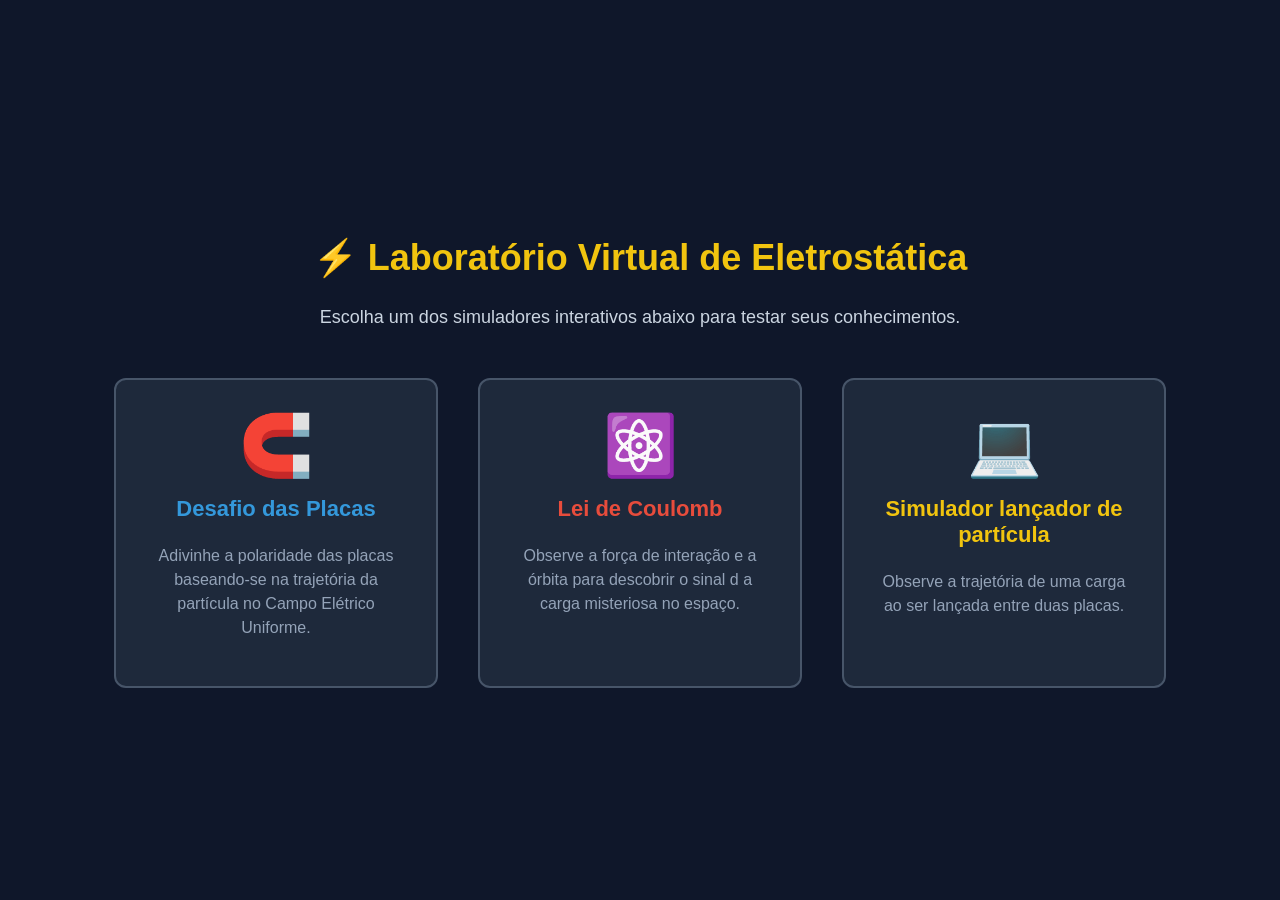
==== index.html @ 6d27b28b "Add files via upload" ====
<!DOCTYPE html>
<html lang="pt-BR">
<head>
    <meta charset="UTF-8">
    <title>Laboratório de Eletrostática</title>
    <style>
        body {
            display: flex;
            flex-direction: column;
            align-items: center;
            justify-content: center;
            min-height: 100vh;
            margin: 0;
            background-color: #0f172a;
            color: white;
            font-family: Arial, sans-serif;
        }
        .titulo {
            font-size: 36px;
            color: #f1c40f;
            margin-bottom: 10px;
            text-align: center;
        }
        .subtitulo {
            font-size: 18px;
            color: #cbd5e1;
            margin-bottom: 50px;
            text-align: center;
        }
        .menu-container {
            display: flex;
            gap: 40px;
            flex-wrap: wrap;
            justify-content: center;
        }
        .cartao-jogo {
            background-color: #1e293b;
            border: 2px solid #475569;
            border-radius: 12px;
            padding: 30px;
            width: 260px;
            text-align: center;
            text-decoration: none;
            color: white;
            transition: transform 0.3s ease, border-color 0.3s ease, box-shadow 0.3s ease;
        }
        .cartao-jogo:hover {
            transform: translateY(-10px);
            border-color: #3498db;
            box-shadow: 0 10px 20px rgba(0,0,0,0.5);
        }
        .cartao-jogo h3 {
            font-size: 22px;
            margin-top: 0;
            color: #3498db;
        }
        .cartao-jogo.jogo2 h3 {
            color: #e74c3c;
        }
        .cartao-jogo.jogo2:hover {
            border-color: #e74c3c;
        }

        .cartao-jogo.simulador h3{
            color:#f1c40f;
        }

        .cartao-jogo.simulador:hover{
            border-color:#f1c40f;
        }

        .cartao-jogo p {
            font-size: 16px;
            color: #94a3b8;
            line-height: 1.5;
        }
        .icone {
            font-size: 60px;
            margin-bottom: 15px;
        }
    </style>
</head>
<body>

    <h1 class="titulo">⚡ Laboratório Virtual de Eletrostática</h1>
    <p class="subtitulo">Escolha um dos simuladores interativos abaixo para testar seus conhecimentos.</p>

    <div class="menu-container">
        <!-- Link para o Jogo 1 -->
        <a href="jogo.html" class="cartao-jogo">
            <div class="icone">🧲</div>
            <h3>Desafio das Placas</h3>
            <p>Adivinhe a polaridade das placas baseando-se na trajetória da partícula no Campo Elétrico Uniforme.</p>
        </a>

        <!-- Link para o Jogo 2 -->
        <a href="jogo2.html" class="cartao-jogo jogo2">
            <div class="icone">⚛️</div>
            <h3>Lei de Coulomb</h3>
            <p>Observe a força de interação e a órbita para descobrir o sinal d a carga misteriosa no espaço.</p>
        </a>

        <a href="simulador.html" class="cartao-jogo simulador">
            <div class="icone">💻</div>
            <h3>Simulador lançador de partícula</h3>
            <p>Observe a trajetória de uma carga ao ser lançada entre duas placas.</p>
        </a>

    </div>

</body>
</html>
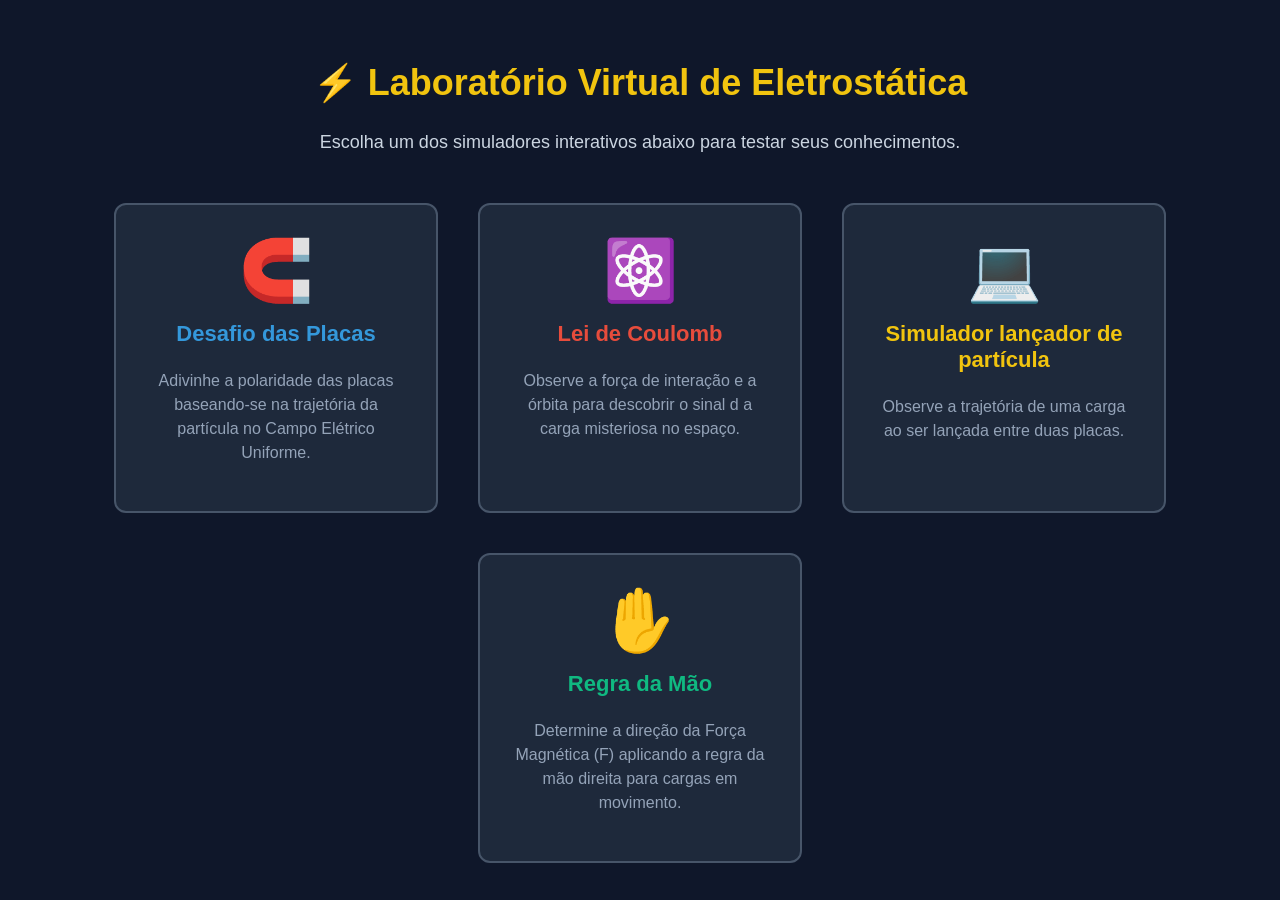
==== commit db740deb: "Add files via upload" ====
--- a/index.html
+++ b/index.html
@@ -69,6 +69,14 @@
             border-color:#f1c40f;
         }
 
+        .cartao-jogo.jogo3 h3{
+            color: #10b981;
+        }
+
+        .cartao-jogo.jogo3:hover{
+            border-color: #10b981;
+        }
+
         .cartao-jogo p {
             font-size: 16px;
             color: #94a3b8;
@@ -106,6 +114,12 @@
             <p>Observe a trajetória de uma carga ao ser lançada entre duas placas.</p>
         </a>
 
+        <a href="jogo3.html" class="cartao-jogo jogo3">
+            <div class="icone">✋</div>
+            <h3>Regra da Mão</h3>
+            <p>Determine a direção da Força Magnética (F) aplicando a regra da mão direita para cargas em movimento.</p>
+        </a>
+
     </div>
 
 </body>
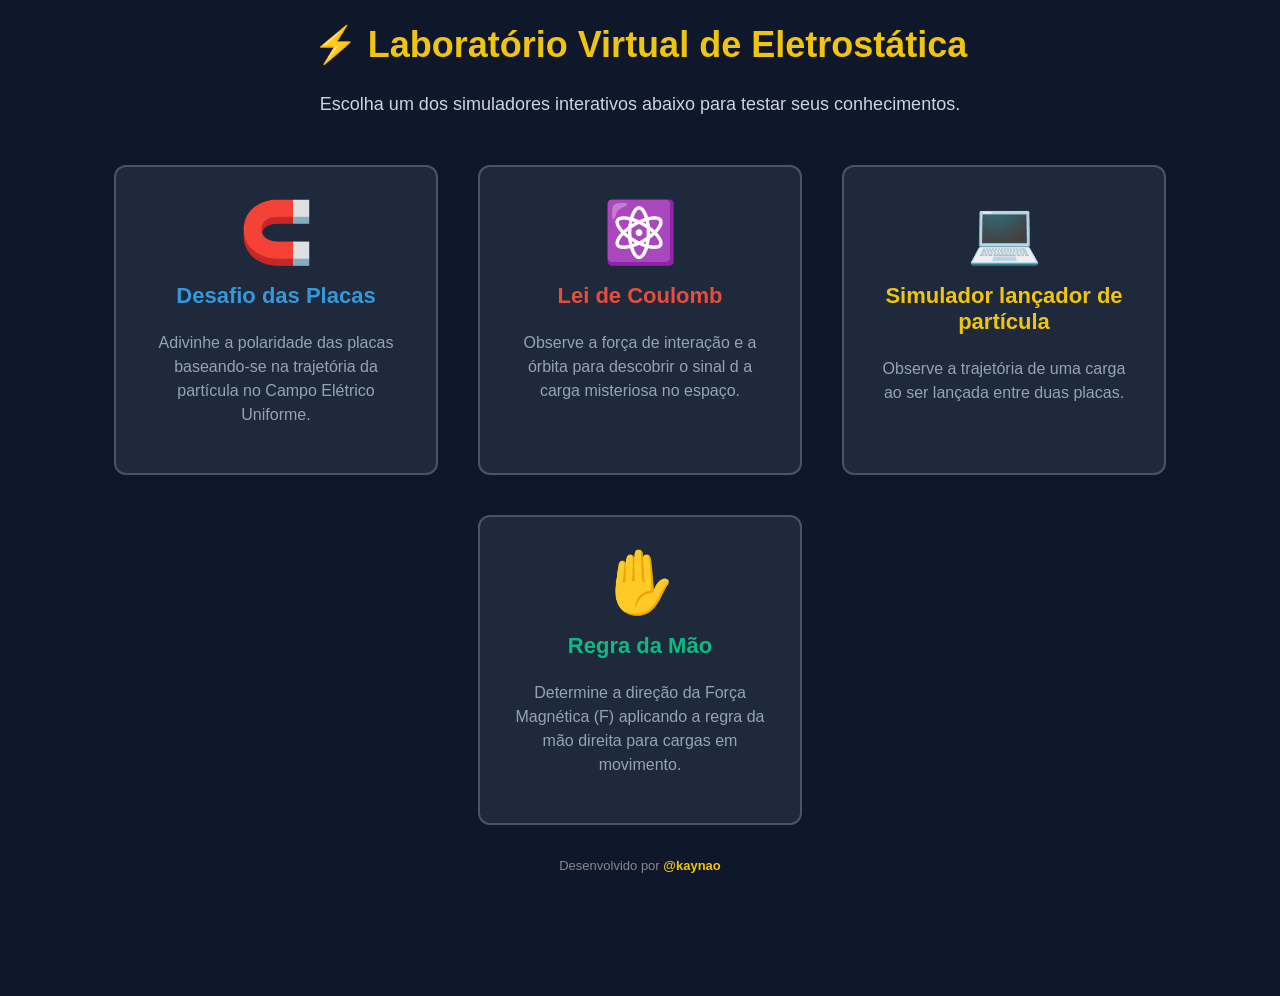
==== commit bc112d9a: "Add files via upload" ====
--- a/index.html
+++ b/index.html
@@ -3,92 +3,9 @@
 <head>
     <meta charset="UTF-8">
     <title>Laboratório de Eletrostática</title>
-    <style>
-        body {
-            display: flex;
-            flex-direction: column;
-            align-items: center;
-            justify-content: center;
-            min-height: 100vh;
-            margin: 0;
-            background-color: #0f172a;
-            color: white;
-            font-family: Arial, sans-serif;
-        }
-        .titulo {
-            font-size: 36px;
-            color: #f1c40f;
-            margin-bottom: 10px;
-            text-align: center;
-        }
-        .subtitulo {
-            font-size: 18px;
-            color: #cbd5e1;
-            margin-bottom: 50px;
-            text-align: center;
-        }
-        .menu-container {
-            display: flex;
-            gap: 40px;
-            flex-wrap: wrap;
-            justify-content: center;
-        }
-        .cartao-jogo {
-            background-color: #1e293b;
-            border: 2px solid #475569;
-            border-radius: 12px;
-            padding: 30px;
-            width: 260px;
-            text-align: center;
-            text-decoration: none;
-            color: white;
-            transition: transform 0.3s ease, border-color 0.3s ease, box-shadow 0.3s ease;
-        }
-        .cartao-jogo:hover {
-            transform: translateY(-10px);
-            border-color: #3498db;
-            box-shadow: 0 10px 20px rgba(0,0,0,0.5);
-        }
-        .cartao-jogo h3 {
-            font-size: 22px;
-            margin-top: 0;
-            color: #3498db;
-        }
-        .cartao-jogo.jogo2 h3 {
-            color: #e74c3c;
-        }
-        .cartao-jogo.jogo2:hover {
-            border-color: #e74c3c;
-        }
-
-        .cartao-jogo.simulador h3{
-            color:#f1c40f;
-        }
-
-        .cartao-jogo.simulador:hover{
-            border-color:#f1c40f;
-        }
-
-        .cartao-jogo.jogo3 h3{
-            color: #10b981;
-        }
-
-        .cartao-jogo.jogo3:hover{
-            border-color: #10b981;
-        }
-
-        .cartao-jogo p {
-            font-size: 16px;
-            color: #94a3b8;
-            line-height: 1.5;
-        }
-        .icone {
-            font-size: 60px;
-            margin-bottom: 15px;
-        }
-    </style>
+    <link rel="stylesheet" href="global.css">
 </head>
-<body>
+<body class="pagina-menu">
 
     <h1 class="titulo">⚡ Laboratório Virtual de Eletrostática</h1>
     <p class="subtitulo">Escolha um dos simuladores interativos abaixo para testar seus conhecimentos.</p>
@@ -122,5 +39,9 @@
 
     </div>
 
+    <footer class="app-footer">
+        <p>Desenvolvido por <strong>@kaynao</strong></p>
+    </footer>
+
 </body>
 </html>
--- a/global.css
+++ b/global.css
@@ -0,0 +1,298 @@
+/* ==========================================================================
+   0.MENU PRINCIPAL (index.html)
+   ========================================================================== */
+body.pagina-menu {
+    justify-content: center;
+    min-height: 100vh;
+    margin: 0;
+    background-color: #0f172a;
+}
+
+.titulo {
+    font-size: 36px;
+    color: #f1c40f;
+    margin-bottom: 10px;
+    text-align: center;
+}
+
+.subtitulo {
+    font-size: 18px;
+    color: #cbd5e1;
+    margin-bottom: 50px;
+    text-align: center;
+}
+
+.menu-container {
+    display: flex;
+    gap: 40px;
+    flex-wrap: wrap;
+    justify-content: center;
+}
+
+.cartao-jogo {
+    background-color: #1e293b;
+    border: 2px solid #475569;
+    border-radius: 12px;
+    padding: 30px;
+    width: 260px;
+    text-align: center;
+    text-decoration: none;
+    color: white;
+    transition: transform 0.3s ease, border-color 0.3s ease, box-shadow 0.3s ease;
+}
+
+.cartao-jogo:hover {
+    transform: translateY(-10px);
+    border-color: #3498db;
+    box-shadow: 0 10px 20px rgba(0,0,0,0.5);
+}
+
+.cartao-jogo h3 {
+    font-size: 22px;
+    margin-top: 0;
+    color: #3498db;
+}
+
+.cartao-jogo.jogo2 h3 { color: #e74c3c; }
+.cartao-jogo.jogo2:hover { border-color: #e74c3c; }
+
+.cartao-jogo.simulador h3 { color: #f1c40f; }
+.cartao-jogo.simulador:hover { border-color: #f1c40f; }
+
+.cartao-jogo.jogo3 h3 { color: #10b981; }
+.cartao-jogo.jogo3:hover { border-color: #10b981; }
+
+.cartao-jogo p {
+    font-size: 16px;
+    color: #94a3b8;
+    line-height: 1.5;
+}
+
+.icone {
+    font-size: 60px;
+    margin-bottom: 15px;
+}
+
+/* ==========================================================================
+   1. ESTRUTURA BASE E PÁGINA
+   ========================================================================== */
+body { 
+    display: flex; 
+    flex-direction: column;
+    align-items: center; 
+    background-color: #1e1e1e; 
+    color: #ffffff;
+    font-family: Arial, sans-serif; 
+    margin-top: 30px;
+    padding: 0 12px 30px;
+    box-sizing: border-box;
+    min-height: 100vh;
+    transition: background-color 0.3s ease; 
+}
+
+/* Temas de cores do fundo (Jogos 2 e 3) */
+body.tema-espacial { background-color: #0f172a; }
+body.tema-magnetico { background-color: #022c22; }
+
+/* Feedback de acerto/erro */
+body.acerto { background-color: #14522d !important; }
+body.erro   { background-color: #5c1616 !important; }
+
+/* ==========================================================================
+   2. BOTÃO VOLTAR
+   ========================================================================== */
+.btn-voltar {
+    position: absolute;
+    top: 20px;
+    left: 20px;
+    padding: 10px 15px;
+    background-color: #333333; 
+    color: #ffffff;
+    text-decoration: none;
+    border-radius: 8px;
+    font-weight: bold;
+    font-size: 16px;
+    border: 2px solid #555555;
+    transition: all 0.2s ease;
+}
+
+.btn-voltar:hover {
+    background-color: #444444;
+    border-color: #f1c40f;
+    transform: scale(1.05);
+}
+
+/* ==========================================================================
+   3. PAINEL DE STATUS, TEXTOS E LEGENDA
+   ========================================================================== */
+.painel-status {
+    display: flex;
+    gap: 50px;
+    font-size: 24px;
+    font-weight: bold;
+    margin-bottom: 10px;
+}
+
+.pontos-texto { color: #f1c40f; }
+.vidas-texto  { color: #e74c3c; }
+
+.pergunta {
+    font-size: 20px;
+    margin-bottom: 20px;
+    text-align: center;
+}
+
+.nome-particula {
+    font-weight: bold;
+    padding: 4px 8px;
+    border-radius: 4px;
+}
+
+#listaParticulas {
+    display: flex;
+    gap: 10px;
+    justify-content: center;
+    margin-top: 10px;
+    flex-wrap: wrap;
+}
+
+.explicacao {
+    min-height: 3em;
+    max-width: 760px;
+    margin-bottom: 12px;
+    padding: 0 8px;
+    color: #f1c40f;
+    text-align: center;
+}
+
+/* ==========================================================================
+   4. CANVAS
+   ========================================================================== */
+canvas { 
+    width: min(800px, 96vw);
+    height: auto;
+    box-sizing: border-box;
+    background: #2d2d2d; 
+    border: 2px solid #555555; 
+    border-radius: 8px;
+    margin-bottom: 12px;
+}
+
+/* ==========================================================================
+   5. PAINEL DE CONTROLES E FÓRMULAS (SIMULADOR)
+   ========================================================================== */
+.painel {
+    display: flex;
+    gap: 40px;
+    background: #333333;
+    padding: 20px;
+    border-radius: 8px;
+    margin-bottom: 20px;
+}
+
+.controle {
+    display: flex;
+    flex-direction: column;
+    align-items: center;
+}
+
+.controle label {
+    margin-bottom: 10px;
+    font-weight: bold;
+}
+
+.controle input[type=number] {
+    width: 120px;
+    padding: 8px;
+    font-size: 16px;
+    border-radius: 4px;
+    border: 1px solid #555555;
+    background: #222222;
+    color: #ffffff;
+    text-align: center;
+}
+
+.formulas {
+    background: #2d2d2d;
+    border: 1px solid #555555;
+    border-radius: 8px;
+    padding: 15px 30px;
+    margin-bottom: 20px;
+    text-align: center;
+    line-height: 1.6;
+}
+
+.formulas code {
+    background: #111111;
+    padding: 4px 8px;
+    border-radius: 4px;
+    color: #f1c40f;
+    font-size: 16px;
+    font-family: 'Courier New', Courier, monospace;
+}
+
+/* ==========================================================================
+   6. BOTÕES
+   ========================================================================== */
+.botoes {
+    display: flex;
+    gap: 20px;
+    justify-content: center;
+    flex-wrap: wrap;
+    width: min(680px, 94vw);
+}
+
+button {
+    padding: 15px 25px;
+    font-size: 18px;
+    cursor: pointer;
+    border-radius: 8px;
+    background: #333333;
+    color: #ffffff;
+    font-weight: bold;
+    transition: 0.2s;
+    border: 2px solid #555555;
+}
+
+button:disabled {
+    opacity: 0.5;
+    cursor: not-allowed;
+}
+
+/* Cores específicas de botões */
+.btn-proton { background-color: #e74c3c; border-color: #c0392b; }
+.btn-eletron { background-color: #3498db; border-color: #2980b9; }
+
+.btn-misterio-positivo:hover { border-color: #e74c3c; background: #c0392b; }
+.btn-misterio-negativo:hover { border-color: #3498db; background: #2980b9; }
+
+/* Efeito Hover seguro para Mobile */
+@media (hover: hover) {
+    button:not(:disabled):hover { 
+        background-color: #444444; 
+        transform: scale(1.05); 
+        border-color: #f1c40f;
+    }
+}
+
+/* ==========================================================================
+   7. FOOTER E RESPONSIVIDADE
+   ========================================================================== */
+.app-footer {
+    text-align: center;
+    padding: 20px 10px 80px 10px;
+    font-size: 13px;
+    color: #888888;
+}
+
+.app-footer strong {
+    color: #f1c40f;
+}
+
+@media (max-width: 700px) {
+    body { margin-top: 12px; }
+    .btn-voltar { position: static; align-self: flex-start; margin-bottom: 12px; }
+    .painel-status { font-size: 18px; gap: 24px; }
+    .pergunta { font-size: 16px; }
+    .painel { flex-direction: column; gap: 15px; }
+}
